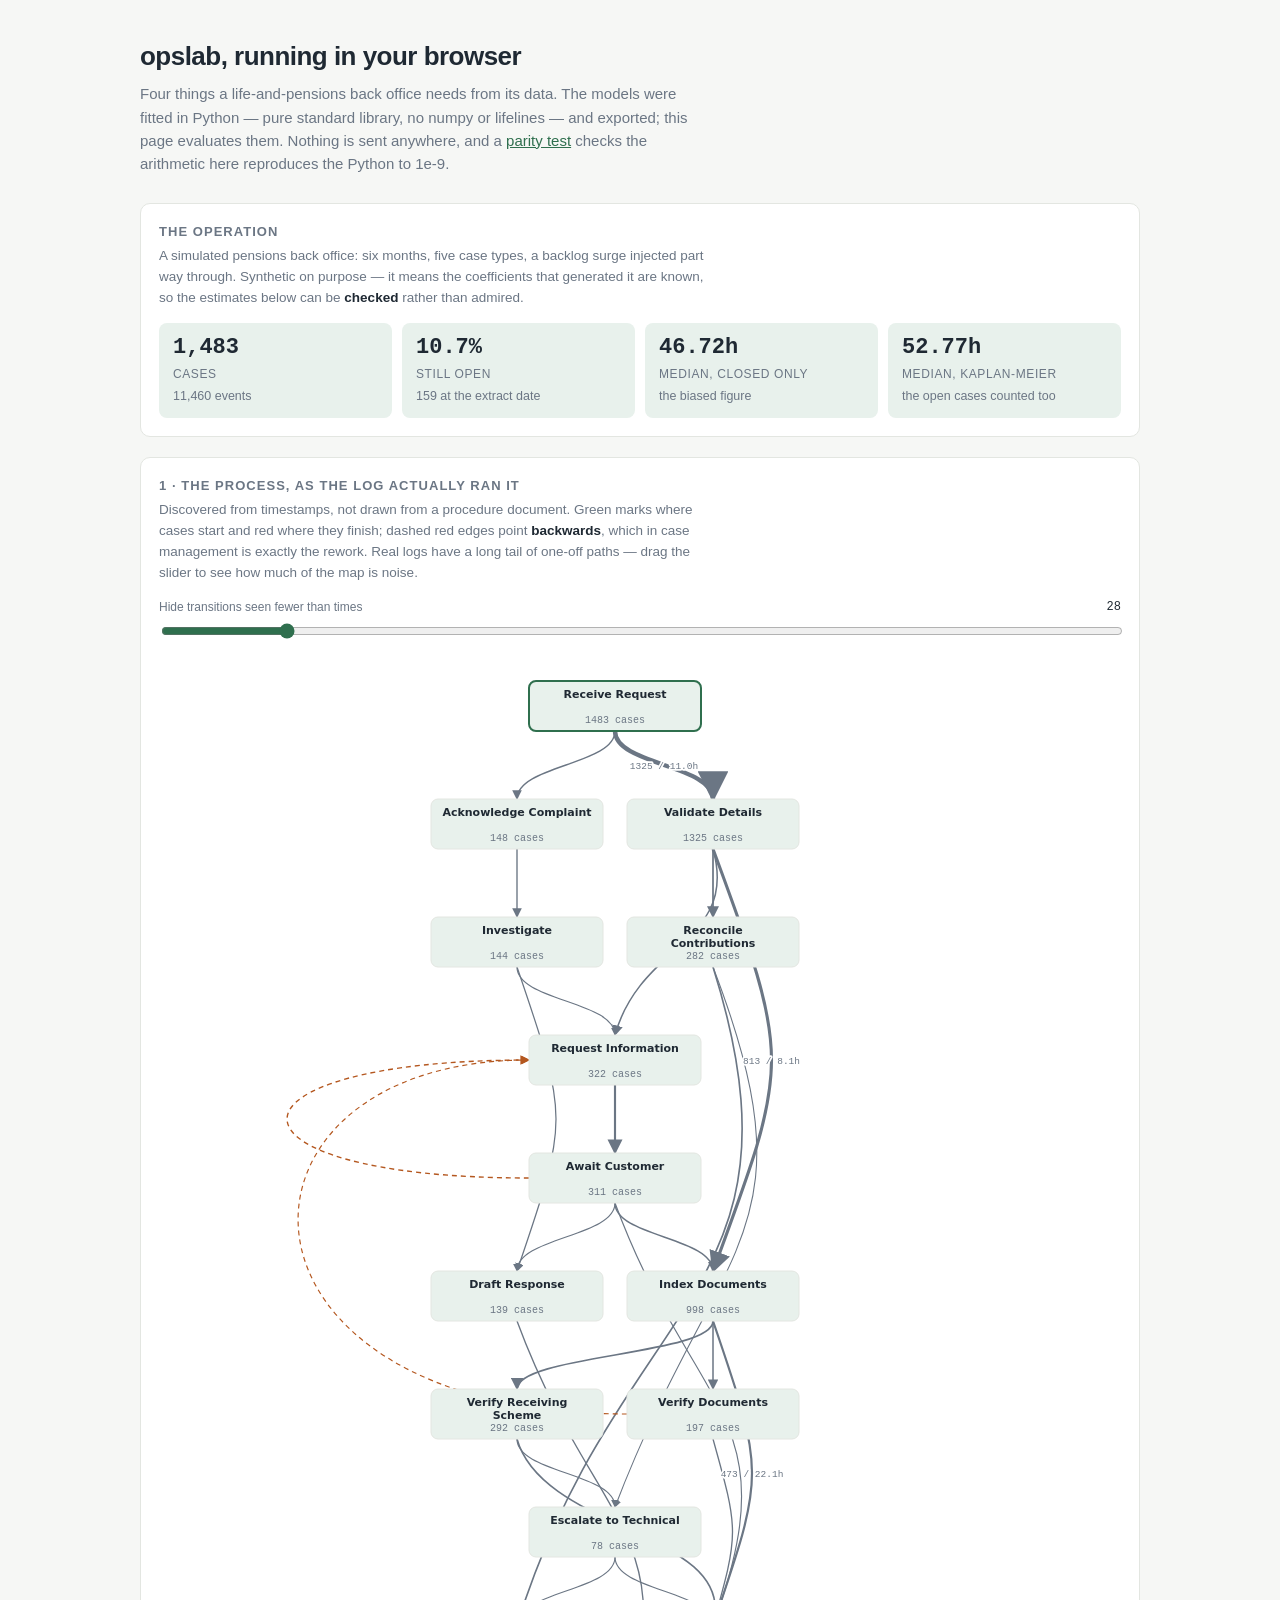
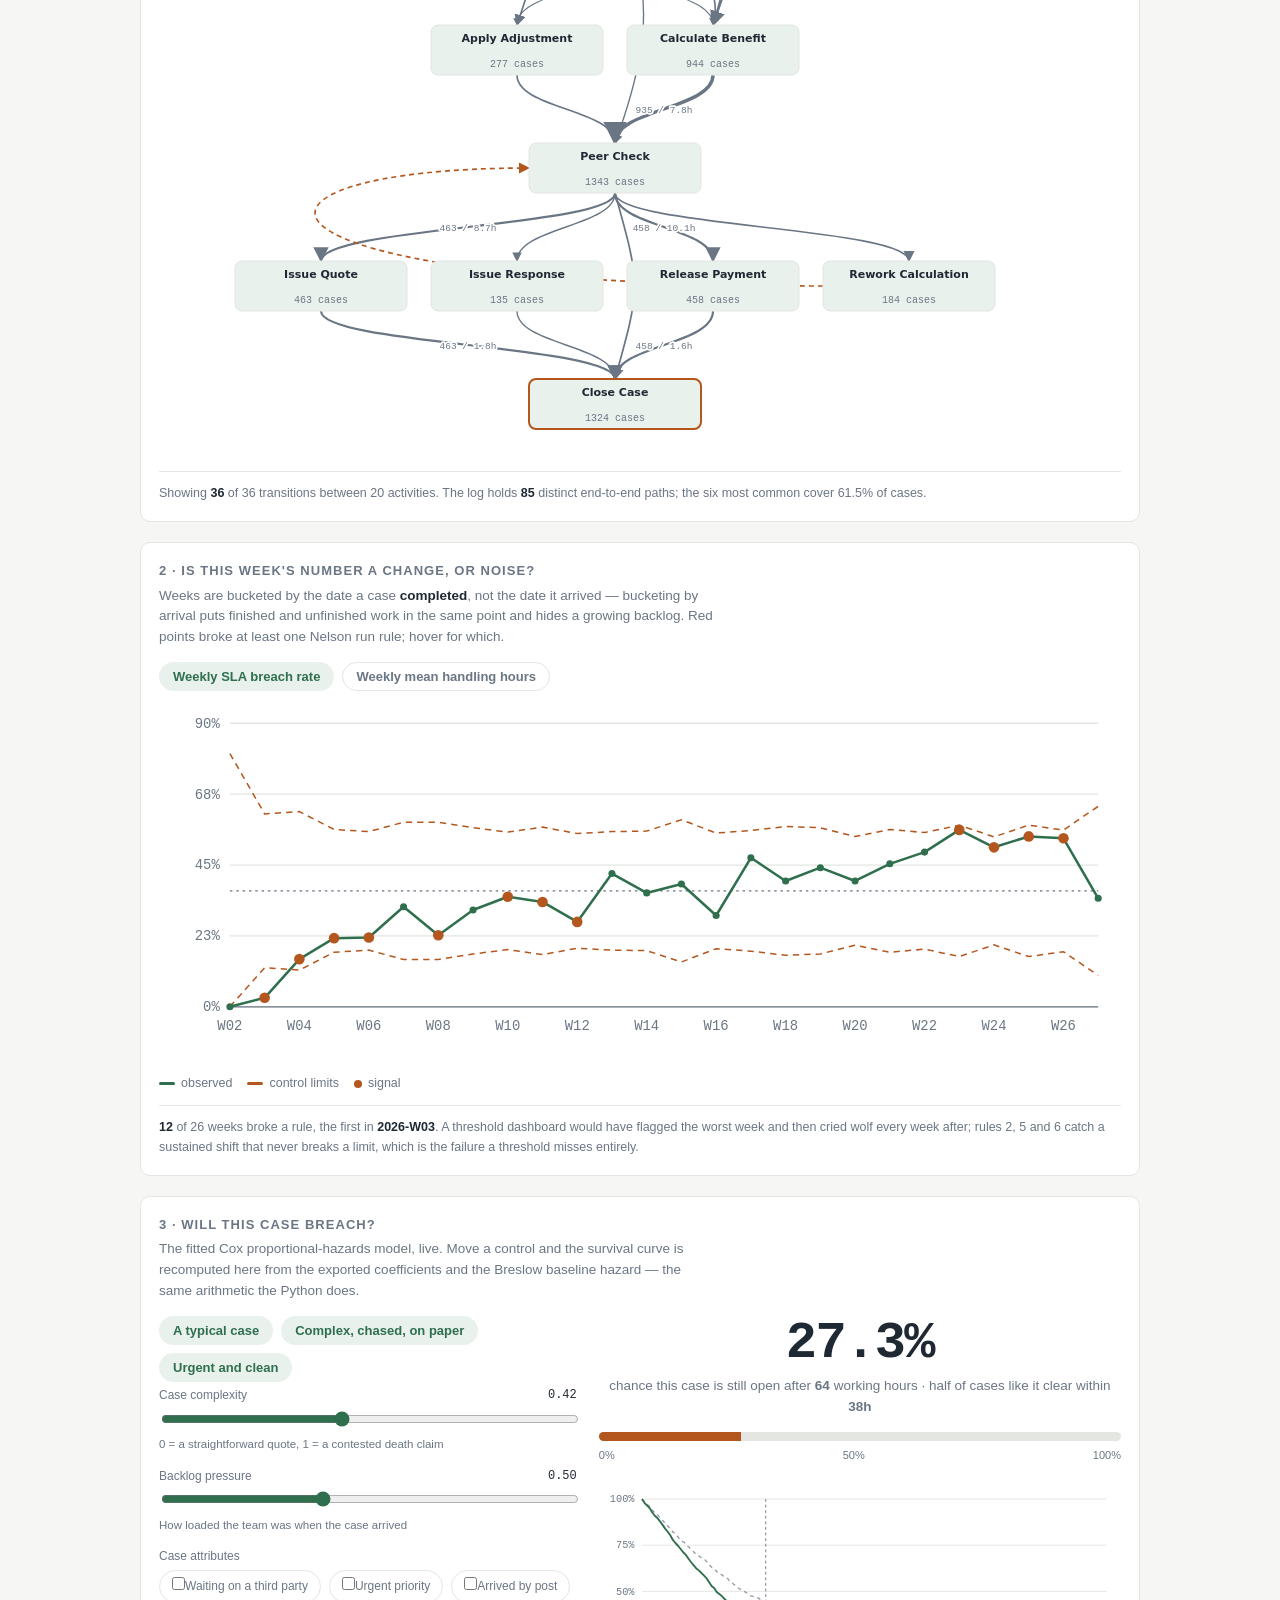
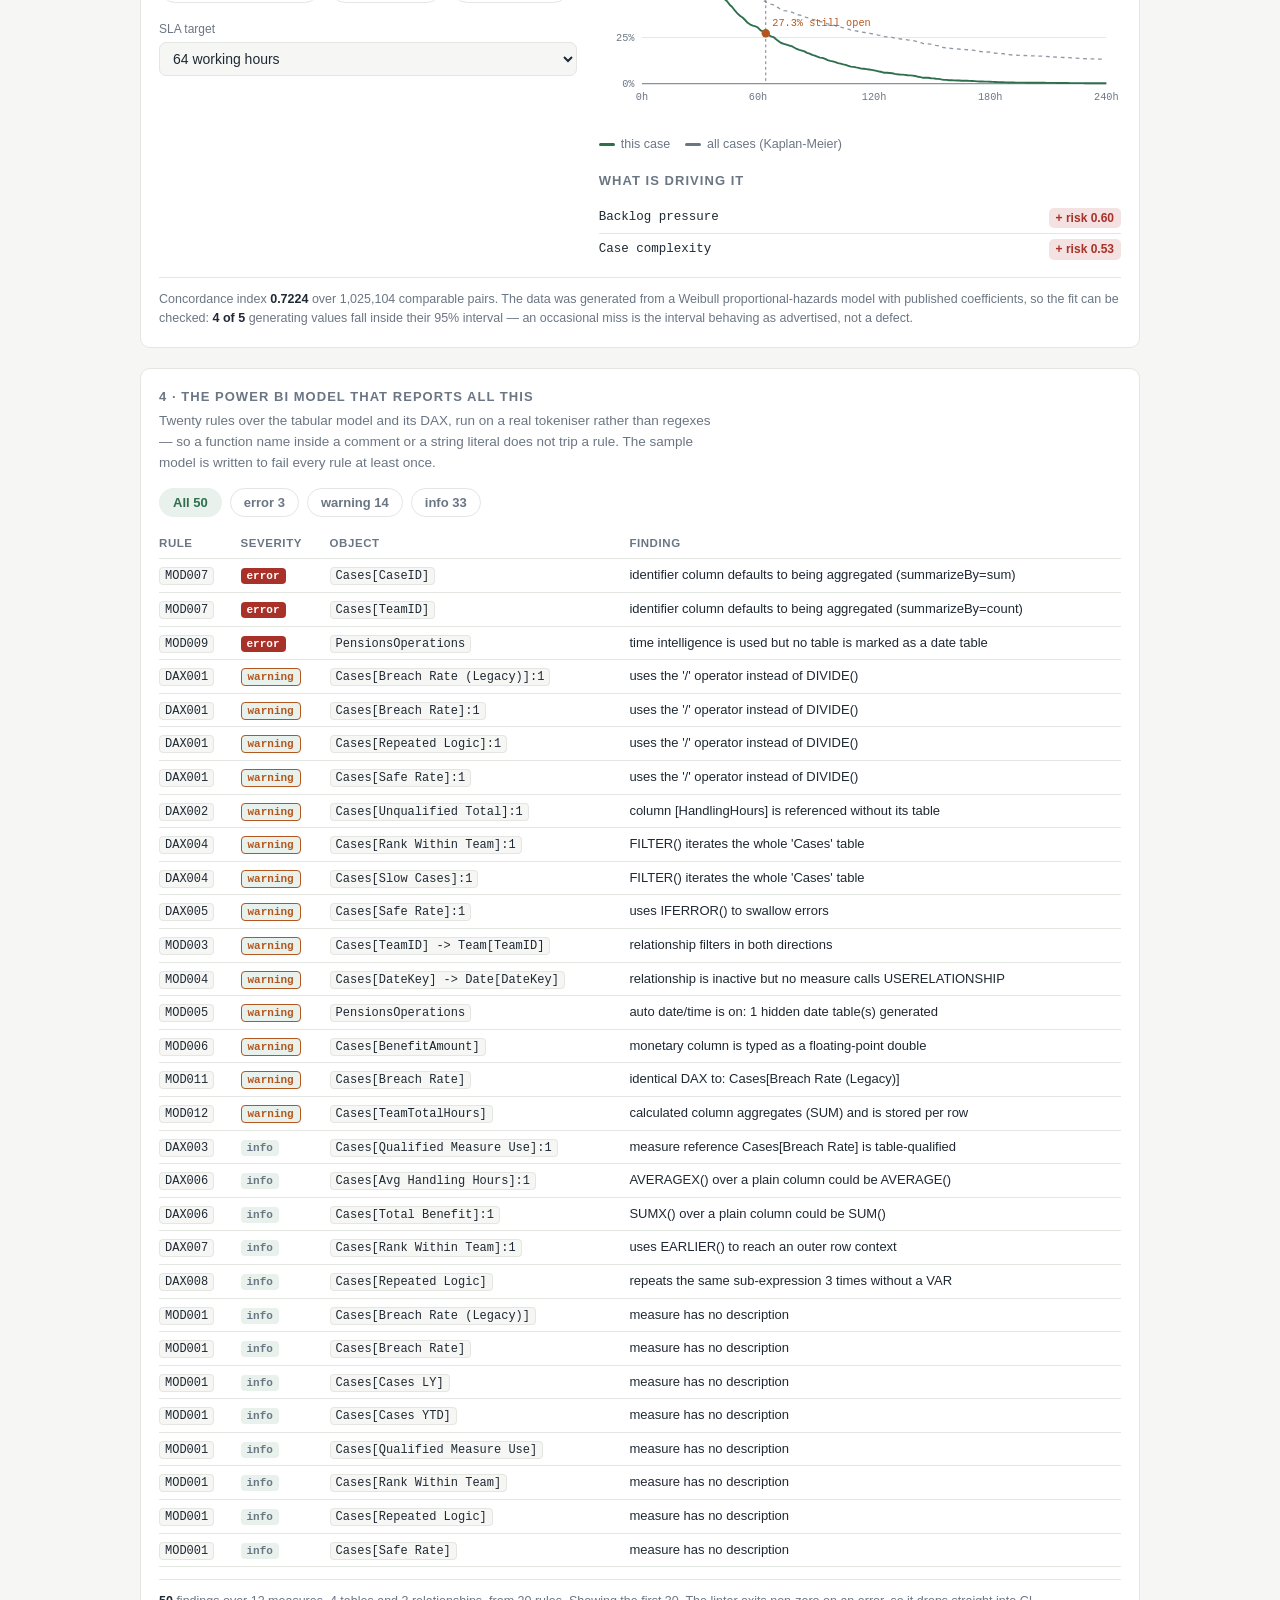
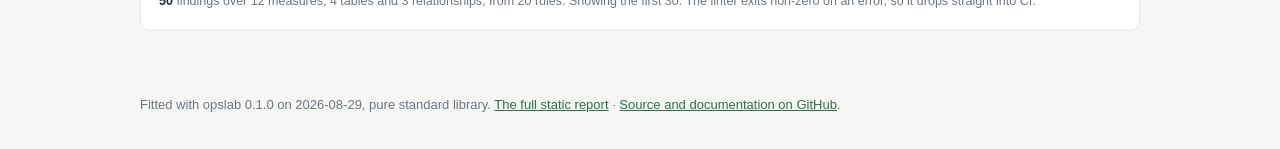
==== demos/opslab/index.html @ da7fcf66 "Add the opslab demo, so all four projects run in the browser opslab was the one project on the page " ====
<!doctype html>
<html lang="en">
<head>
<meta charset="utf-8">
<meta name="viewport" content="width=device-width, initial-scale=1">
<title>opslab — live demo</title>
<meta name="description" content="Process mining, control charts and a right-censored survival model for back-office operations, running in your browser over a simulated pensions back office.">
<style>
  :root{
    --bg:#f6f7f5; --panel:#ffffff; --ink:#1f2933; --muted:#6b7684;
    --line:#e3e6e1; --accent:#2f6f4e; --accent-soft:#e8f1ec;
    --warn:#b4571f; --danger:#a8322a; --band:#cfe0d7; --truth:#8a5a2b;
    --radius:10px;
    --mono:ui-monospace,SFMono-Regular,Menlo,Consolas,monospace;
  }
  @media (prefers-color-scheme: dark){
    :root{ --bg:#14171a; --panel:#1c2024; --ink:#e8eaec; --muted:#9aa4b0;
           --line:#2c3238; --accent:#6bb894; --accent-soft:#23332b;
           --warn:#e08b4e; --danger:#e0736a; --band:#2f4a43; --truth:#c9975c; }
  }
  *{box-sizing:border-box}
  body{margin:0;background:var(--bg);color:var(--ink);
    font:15px/1.55 -apple-system,BlinkMacSystemFont,"Segoe UI",Inter,Roboto,Helvetica,Arial,sans-serif}
  header{max-width:1040px;margin:0 auto;padding:36px 20px 12px}
  h1{margin:0 0 6px;font-size:26px;letter-spacing:-.02em}
  .sub{color:var(--muted);margin:0;max-width:68ch}
  .sub a{color:var(--accent)}
  /* minmax(0,1fr) rather than the default auto: an auto track is sized by its
     widest content, which lets a min-width chart push the whole page sideways
     instead of scrolling inside its own .scroll box. */
  main{max-width:1040px;margin:0 auto;padding:16px 20px 64px;
    display:grid;grid-template-columns:minmax(0,1fr);gap:20px}
  .panel{background:var(--panel);border:1px solid var(--line);border-radius:var(--radius);padding:18px}
  h2{margin:0 0 4px;font-size:13px;text-transform:uppercase;letter-spacing:.08em;color:var(--muted)}
  .lede{color:var(--muted);font-size:13.5px;margin:0 0 14px;max-width:74ch}
  .lede b{color:var(--ink)}
  .stats{display:grid;grid-template-columns:repeat(auto-fit,minmax(min(140px,100%),1fr));gap:10px}
  .stat{background:var(--accent-soft);border-radius:8px;padding:12px 14px}
  .stat b{display:block;font:600 22px/1.15 var(--mono)}
  .stat span{font-size:12px;color:var(--muted);text-transform:uppercase;letter-spacing:.05em}
  .stat em{display:block;font-style:normal;font-size:12.5px;color:var(--muted);margin-top:3px}
  .split{display:grid;grid-template-columns:minmax(0,1fr) minmax(0,1.25fr);gap:22px;align-items:start}
  .split > *{min-width:0}
  @media (max-width:820px){ .split{grid-template-columns:minmax(0,1fr)} }
  .controls{display:grid;gap:13px}
  .field label{display:block;font-size:12px;color:var(--muted);margin-bottom:4px}
  .field .value{float:right;font-family:var(--mono);color:var(--ink)}
  input[type=range]{width:100%;accent-color:var(--accent)}
  select{width:100%;padding:7px 9px;border:1px solid var(--line);border-radius:7px;
    background:var(--bg);color:var(--ink);font:inherit;font-size:14px}
  .switches{display:flex;flex-wrap:wrap;gap:8px}
  .switch{display:inline-flex;align-items:center;gap:7px;border:1px solid var(--line);
    border-radius:999px;padding:6px 12px;font-size:13px;cursor:pointer;user-select:none}
  .switch input{accent-color:var(--accent);margin:0}
  .switch.on{border-color:var(--accent);background:var(--accent-soft);color:var(--accent);font-weight:600}
  .presets{display:flex;flex-wrap:wrap;gap:8px;margin-bottom:4px}
  .presets button,.tabs button{background:var(--accent-soft);color:var(--accent);border:1px solid transparent;
    border-radius:999px;padding:6px 13px;font-size:13px;cursor:pointer;font-weight:600;font-family:inherit}
  .presets button:hover,.tabs button:hover{border-color:var(--accent)}
  .tabs{display:flex;flex-wrap:wrap;gap:8px;margin-bottom:12px}
  .tabs button[aria-pressed=false]{background:transparent;color:var(--muted);border-color:var(--line)}
  .gauge{text-align:center;padding:2px 0 10px}
  .score{font:700 52px/1 var(--mono);letter-spacing:-.03em}
  .verdict{color:var(--muted);margin-top:6px;font-size:13.5px}
  .bar{height:9px;border-radius:99px;background:var(--line);overflow:hidden;margin:14px 0 6px}
  .bar span{display:block;height:100%;background:var(--accent);transition:width .25s ease}
  .scale{display:flex;justify-content:space-between;font-size:11px;color:var(--muted)}
  .switch span{white-space:nowrap}
  .drivers{list-style:none;margin:12px 0 0;padding:0}
  .drivers li{display:flex;align-items:center;gap:10px;padding:5px 0;border-bottom:1px solid var(--line);font-size:13px}
  .drivers li:last-child{border-bottom:0}
  .drivers .name{flex:1;min-width:0;overflow:hidden;text-overflow:ellipsis;white-space:nowrap;font-family:var(--mono);font-size:12.5px}
  .chip{font-variant-numeric:tabular-nums;font-size:12px;font-weight:600;padding:1px 7px;border-radius:5px}
  .up{background:rgba(168,50,42,.14);color:var(--danger)}
  .down{background:var(--accent-soft);color:var(--accent)}
  .scroll{overflow-x:auto;margin-top:12px}
  .map{--map-node:var(--accent-soft);--map-stroke:var(--line);--map-ink:var(--ink);
    --map-muted:var(--muted);--map-edge:var(--muted);--map-rework:var(--warn);
    --map-start:var(--accent);--map-end:var(--warn);--map-bg:var(--panel)}
  table{border-collapse:collapse;width:100%;font-size:13px}
  th,td{text-align:left;padding:6px 12px 6px 0;border-bottom:1px solid var(--line);vertical-align:top}
  th{font-size:11.5px;text-transform:uppercase;letter-spacing:.05em;color:var(--muted);font-weight:600}
  td.num,th.num{text-align:right;font-family:var(--mono);white-space:nowrap}
  .sev{font:600 11px/1 var(--mono);padding:2px 6px;border-radius:4px;background:var(--accent-soft);color:var(--muted)}
  .sev.error{background:var(--danger);color:#fff}
  .sev.warning{border:1px solid var(--warn);color:var(--warn)}
  .note{font-size:12.5px;color:var(--muted);margin:12px 0 0;padding-top:12px;border-top:1px solid var(--line)}
  .note b{color:var(--ink)}
  code{font-family:var(--mono);font-size:12px;background:var(--bg);padding:1px 5px;
    border-radius:4px;border:1px solid var(--line)}
  .legend{display:flex;flex-wrap:wrap;gap:15px;font-size:12.5px;color:var(--muted);margin-top:10px}
  .legend span{display:flex;align-items:center;gap:6px}
  .swatch{width:16px;height:3px;border-radius:2px}
  svg .grid{stroke:var(--line)} svg .axis{stroke:var(--muted)}
  svg .tick{fill:var(--muted);font:11px var(--mono)}
  svg .limit{fill:none;stroke:var(--warn);stroke-width:1.2;stroke-dasharray:5 4}
  svg .center{fill:none;stroke:var(--muted);stroke-width:1;stroke-dasharray:2 3}
  svg .series{fill:none;stroke:var(--accent);stroke-width:2;stroke-linejoin:round}
  svg .ghost{fill:none;stroke:var(--muted);stroke-width:1.4;stroke-dasharray:4 4;opacity:.75}
  svg .pt{fill:var(--accent)} svg .pt.sig{fill:var(--warn)}
  svg .band{fill:var(--band);opacity:.55}
  svg .ref{stroke:var(--muted);stroke-width:1;stroke-dasharray:3 3}
  footer{max-width:1040px;margin:0 auto;padding:0 20px 48px;color:var(--muted);font-size:13px}
  footer a{color:var(--accent)}
  .noscript{border:1px solid var(--warn);border-radius:var(--radius);padding:14px 16px;color:var(--warn)}
</style>
</head>
<body>

<header>
  <h1>opslab, running in your browser</h1>
  <p class="sub">
    Four things a life-and-pensions back office needs from its data. The models were
    fitted in Python — pure standard library, no numpy or lifelines — and exported;
    this page evaluates them. Nothing is sent anywhere, and a
    <a href="https://github.com/pr1317/opslab/blob/main/tests/test_web_parity.py">parity test</a>
    checks the arithmetic here reproduces the Python to 1e-9.
  </p>
</header>

<main>
  <noscript><div class="noscript">This demo needs JavaScript to evaluate the fitted
    models. The <a href="report.html">static report</a> shows the same analysis with
    no scripting at all.</div></noscript>

  <section class="panel">
    <h2>The operation</h2>
    <p class="lede">A simulated pensions back office: six months, five case types, a
      backlog surge injected part way through. Synthetic on purpose — it means the
      coefficients that generated it are known, so the estimates below can be
      <b>checked</b> rather than admired.</p>
    <div class="stats" id="summary"></div>
  </section>

  <section class="panel">
    <h2>1 &middot; The process, as the log actually ran it</h2>
    <p class="lede">Discovered from timestamps, not drawn from a procedure document.
      Green marks where cases start and red where they finish; dashed red edges point
      <b>backwards</b>, which in case management is exactly the rework. Real logs have a
      long tail of one-off paths — drag the slider to see how much of the map is noise.</p>
    <div class="field">
      <label for="threshold">Hide transitions seen fewer than
        <span class="value" id="thresholdValue">5</span> times</label>
      <input type="range" id="threshold" min="0" max="7" step="1" value="1">
    </div>
    <div class="scroll map" id="map"></div>
    <p class="note" id="mapNote"></p>
  </section>

  <section class="panel">
    <h2>2 &middot; Is this week's number a change, or noise?</h2>
    <p class="lede">Weeks are bucketed by the date a case <b>completed</b>, not the date
      it arrived — bucketing by arrival puts finished and unfinished work in the same
      point and hides a growing backlog. Red points broke at least one Nelson run rule;
      hover for which.</p>
    <div class="tabs" id="chartTabs">
      <button data-series="breachRate" aria-pressed="true">Weekly SLA breach rate</button>
      <button data-series="handlingHours" aria-pressed="false">Weekly mean handling hours</button>
    </div>
    <div class="scroll" id="chart"></div>
    <div class="legend">
      <span><i class="swatch" style="background:var(--accent)"></i>observed</span>
      <span><i class="swatch" style="background:var(--warn)"></i>control limits</span>
      <span><i class="swatch" style="background:var(--warn);height:8px;width:8px;border-radius:50%"></i>signal</span>
    </div>
    <p class="note" id="chartNote"></p>
  </section>

  <section class="panel">
    <h2>3 &middot; Will this case breach?</h2>
    <p class="lede">The fitted Cox proportional-hazards model, live. Move a control and
      the survival curve is recomputed here from the exported coefficients and the
      Breslow baseline hazard — the same arithmetic the Python does.</p>
    <div class="split">
      <div>
        <div class="presets" id="presets"></div>
        <div class="controls" id="controls"></div>
      </div>
      <div>
        <div class="gauge">
          <div class="score" id="risk">—</div>
          <div class="verdict" id="verdict">probability of missing the target</div>
          <div class="bar"><span id="riskBar" style="width:0%"></span></div>
          <div class="scale"><span>0%</span><span>50%</span><span>100%</span></div>
        </div>
        <div class="scroll" id="curve"></div>
        <div class="legend">
          <span><i class="swatch" style="background:var(--accent)"></i>this case</span>
          <span><i class="swatch" style="background:var(--muted)"></i>all cases (Kaplan-Meier)</span>
        </div>
        <h2 style="margin-top:16px">What is driving it</h2>
        <ul class="drivers" id="drivers"></ul>
      </div>
    </div>
    <p class="note" id="coxNote"></p>
  </section>

  <section class="panel">
    <h2>4 &middot; The Power BI model that reports all this</h2>
    <p class="lede">Twenty rules over the tabular model and its DAX, run on a real
      tokeniser rather than regexes — so a function name inside a comment or a string
      literal does not trip a rule. The sample model is written to fail every rule at
      least once.</p>
    <div class="tabs" id="lintTabs"></div>
    <div class="scroll"><table>
      <thead><tr><th>Rule</th><th>Severity</th><th>Object</th><th>Finding</th></tr></thead>
      <tbody id="lintBody"></tbody>
    </table></div>
    <p class="note" id="lintNote"></p>
  </section>
</main>

<footer id="footer"></footer>

<script src="demo-data.js"></script>
<script src="opslab.js"></script>
<script src="app.js"></script>
</body>
</html>
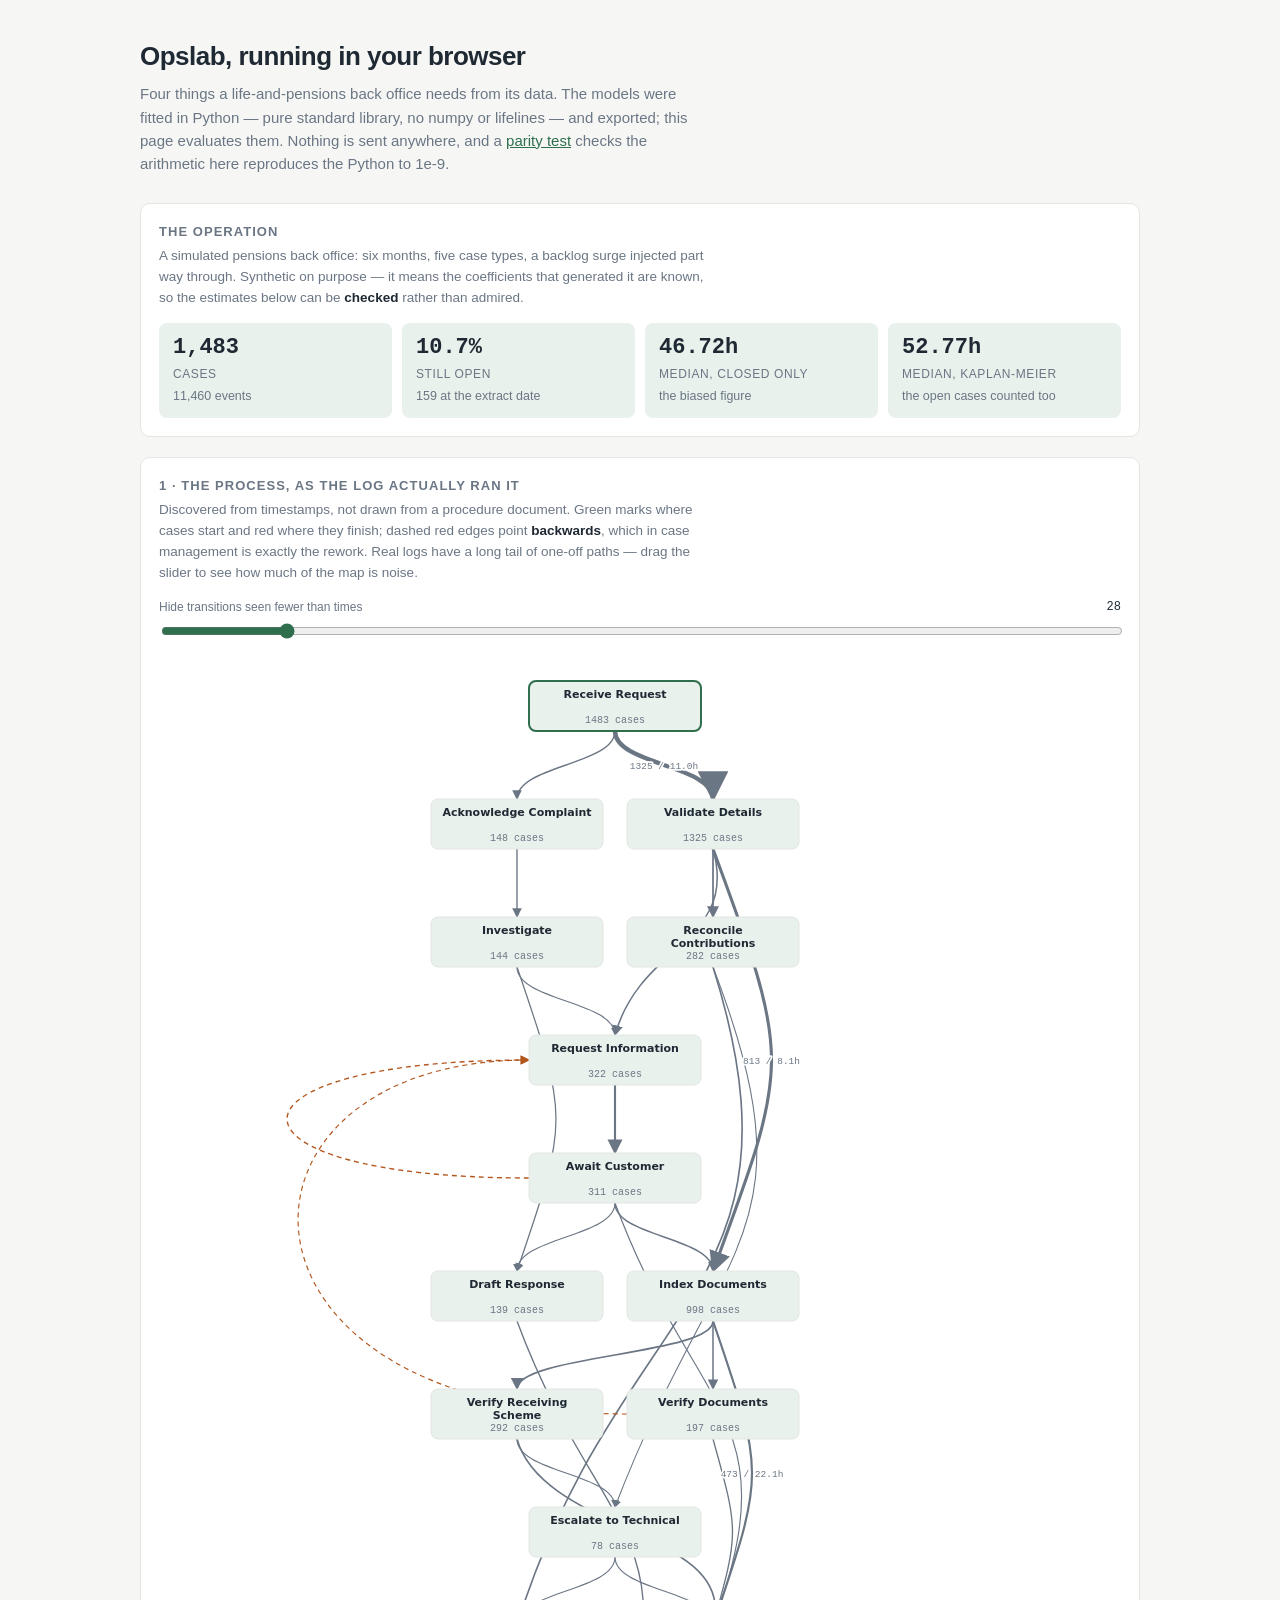
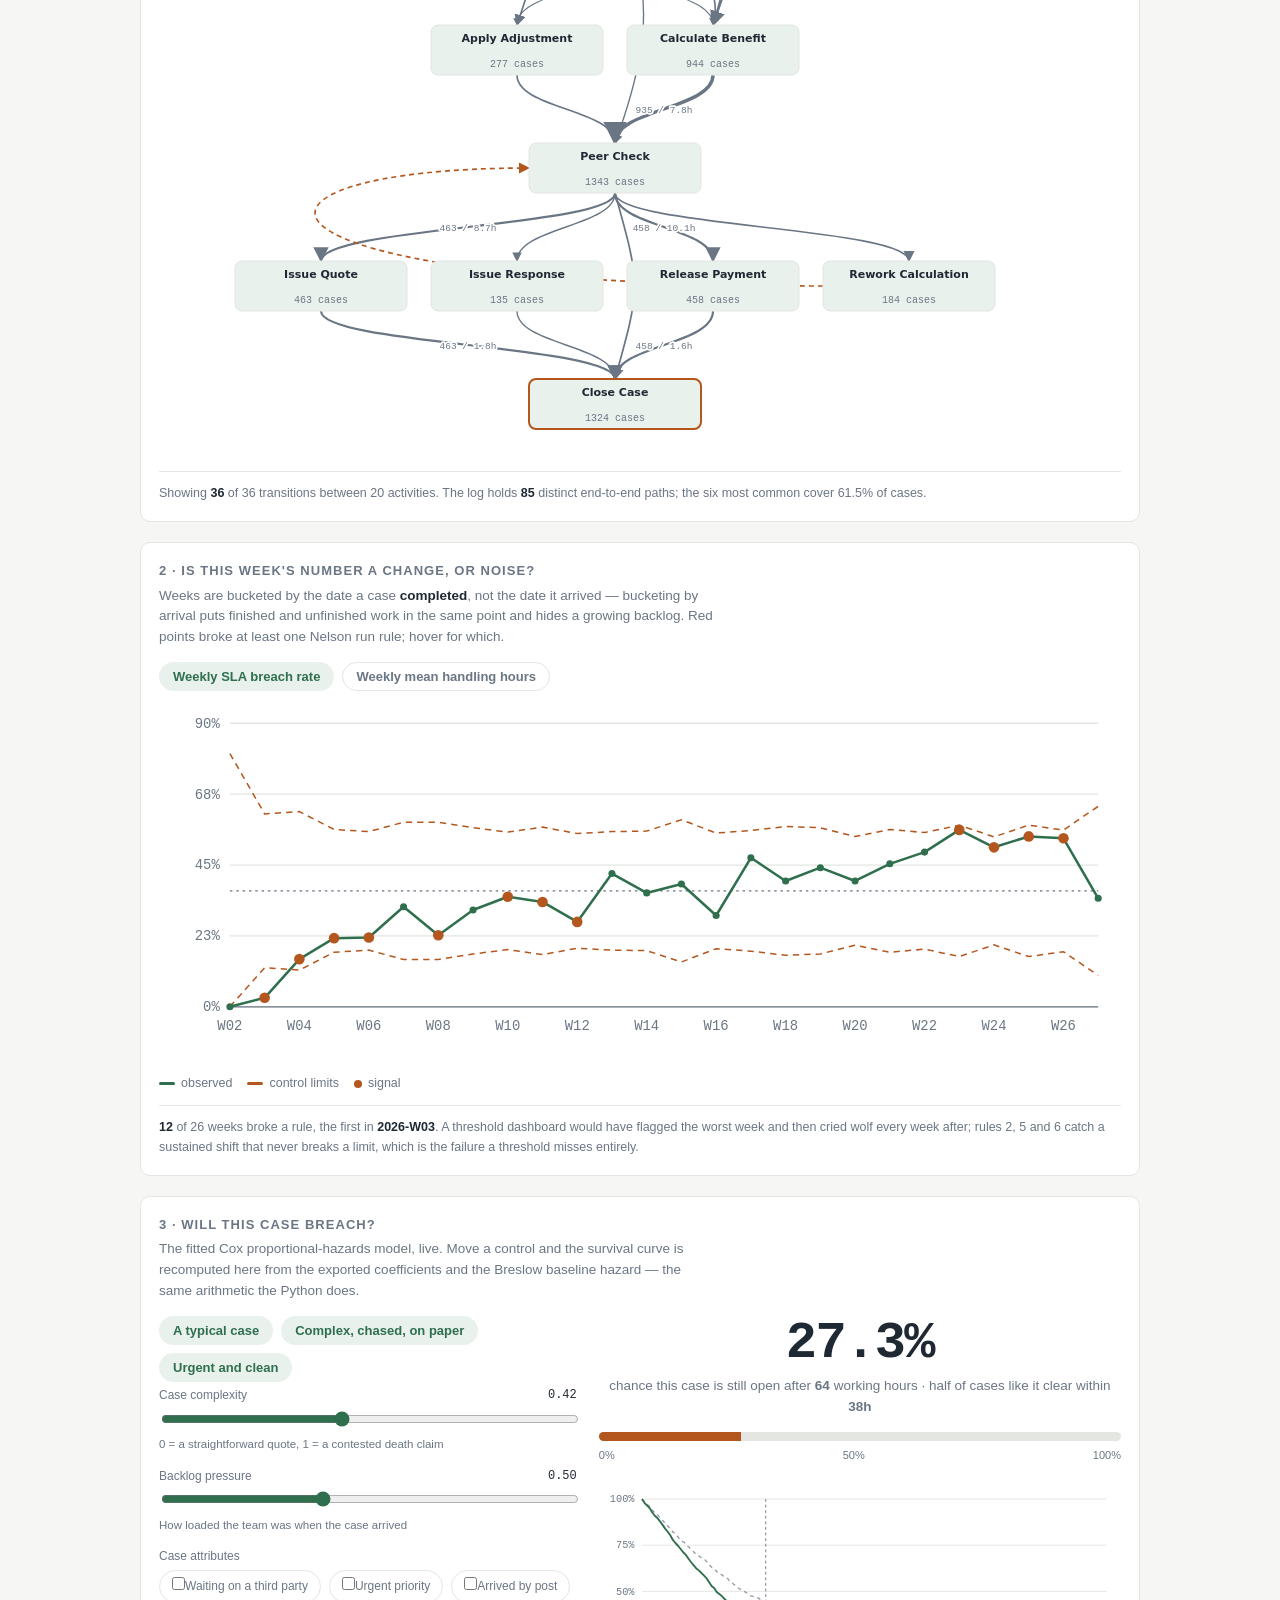
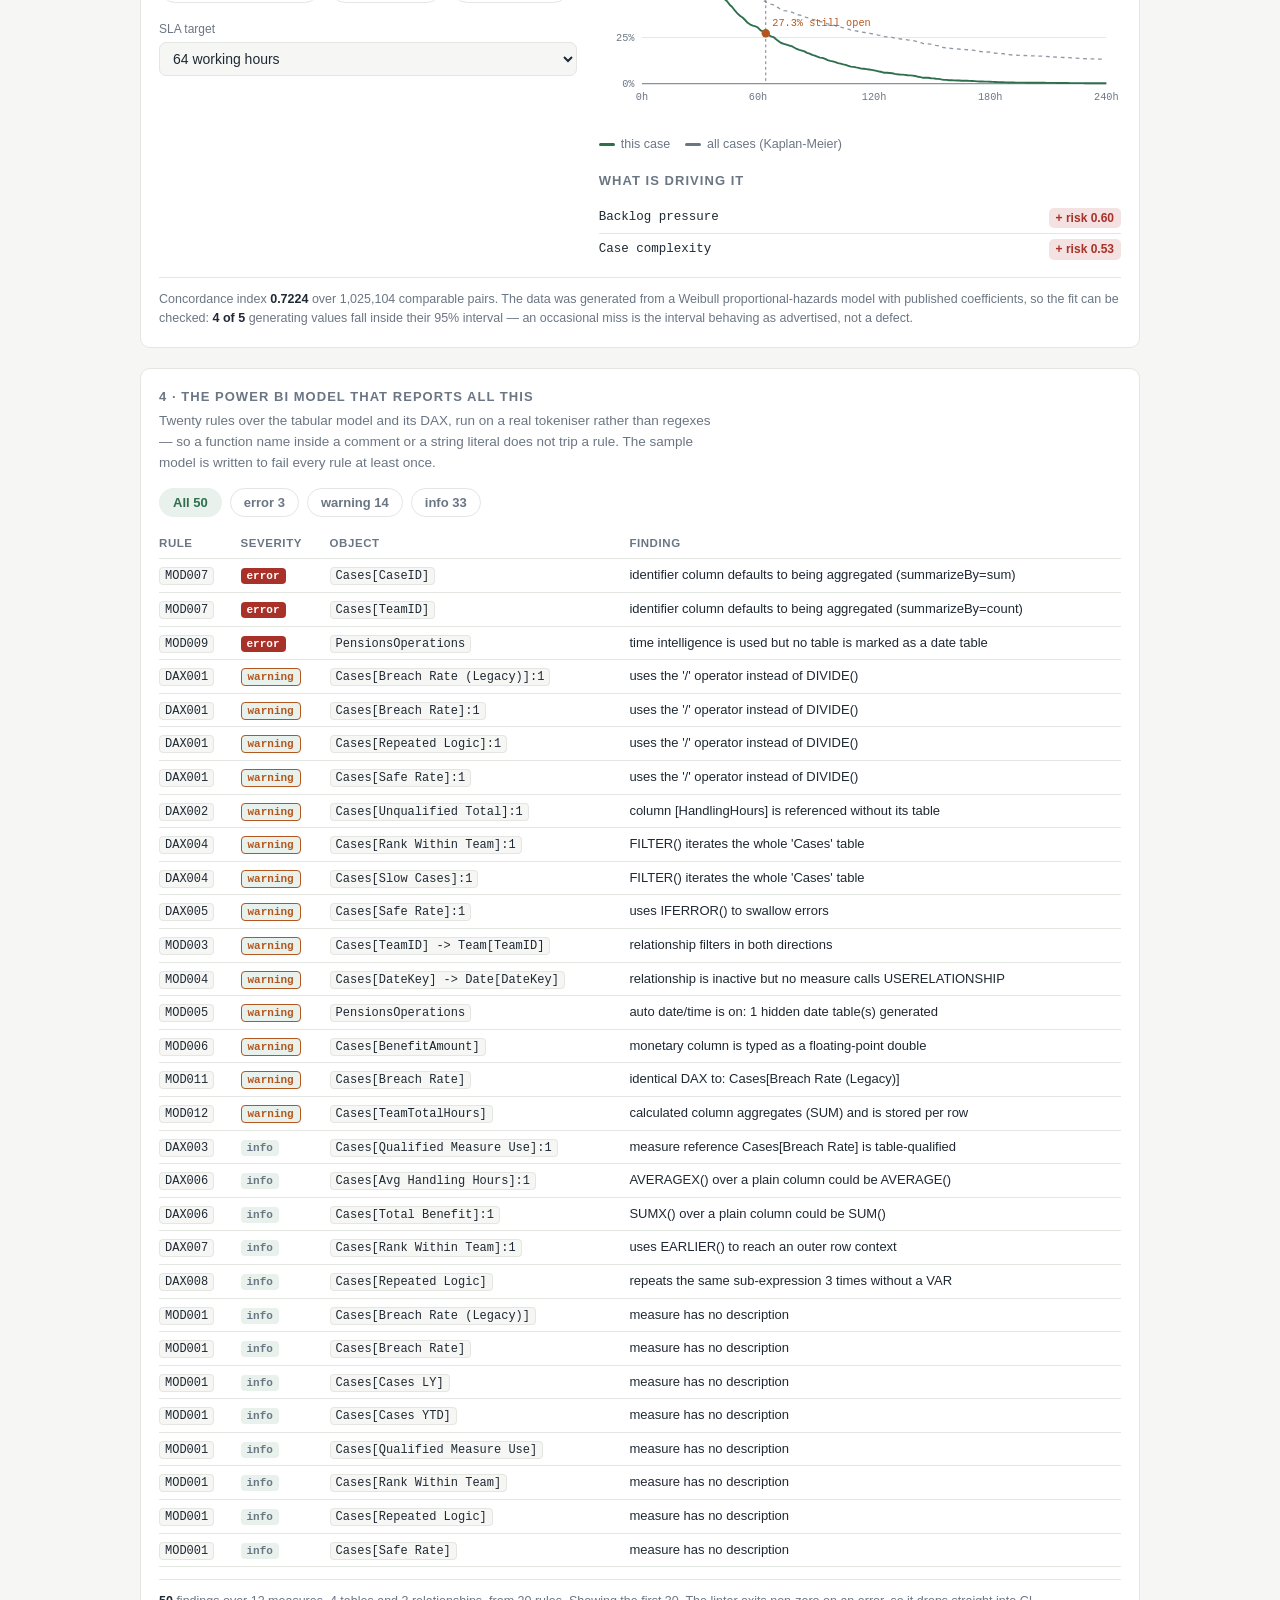
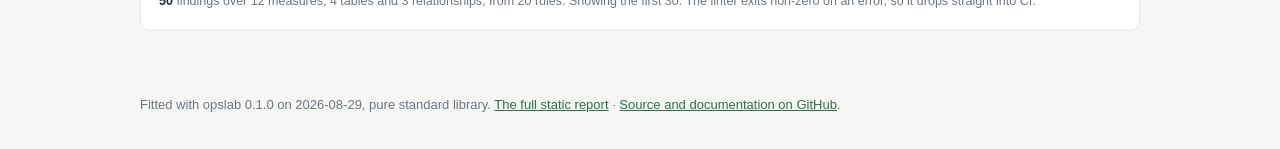
==== commit 8f332cc4: "Set availability to open, add the notice period, capitalise Opslab The availability pill now reads "" ====
--- a/demos/opslab/index.html
+++ b/demos/opslab/index.html
@@ -3,7 +3,7 @@
 <head>
 <meta charset="utf-8">
 <meta name="viewport" content="width=device-width, initial-scale=1">
-<title>opslab — live demo</title>
+<title>Opslab — live demo</title>
 <meta name="description" content="Process mining, control charts and a right-censored survival model for back-office operations, running in your browser over a simulated pensions back office.">
 <style>
   :root{
@@ -108,7 +108,7 @@
 <body>
 
 <header>
-  <h1>opslab, running in your browser</h1>
+  <h1>Opslab, running in your browser</h1>
   <p class="sub">
     Four things a life-and-pensions back office needs from its data. The models were
     fitted in Python — pure standard library, no numpy or lifelines — and exported;
